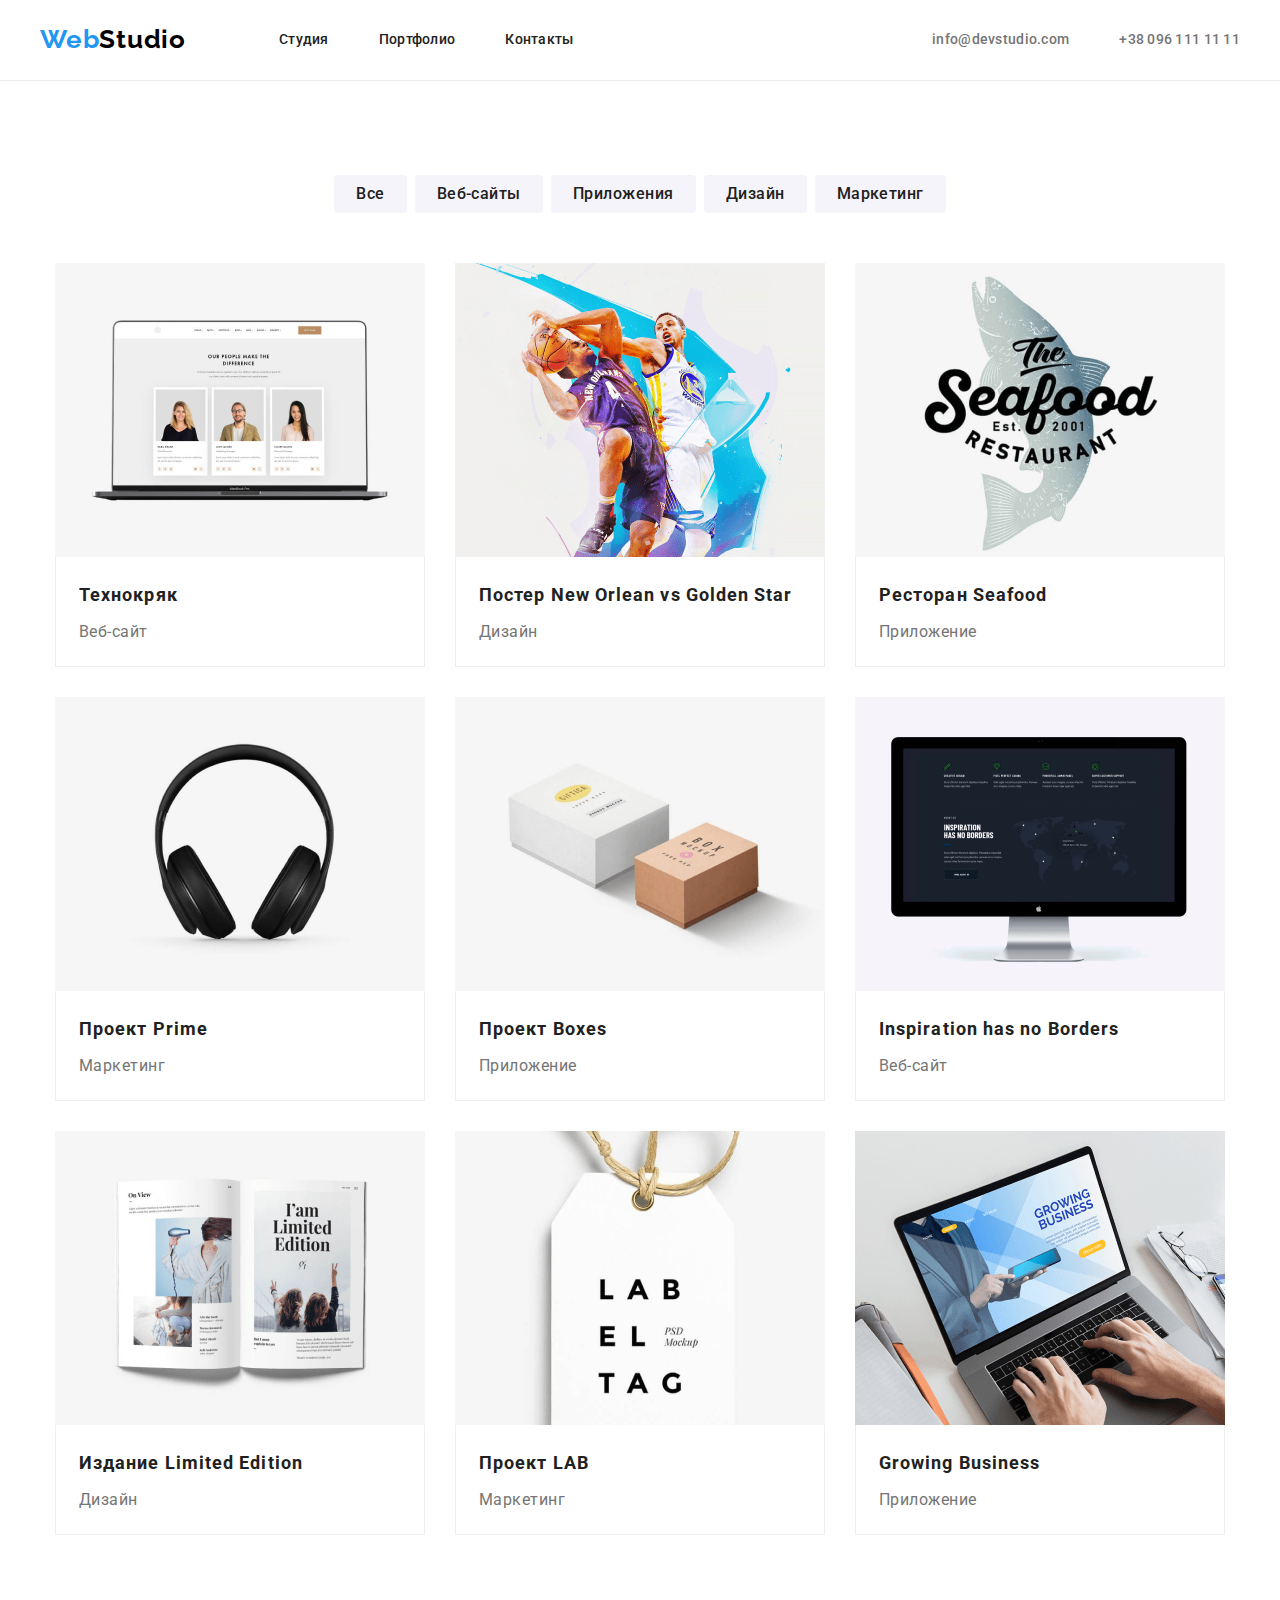
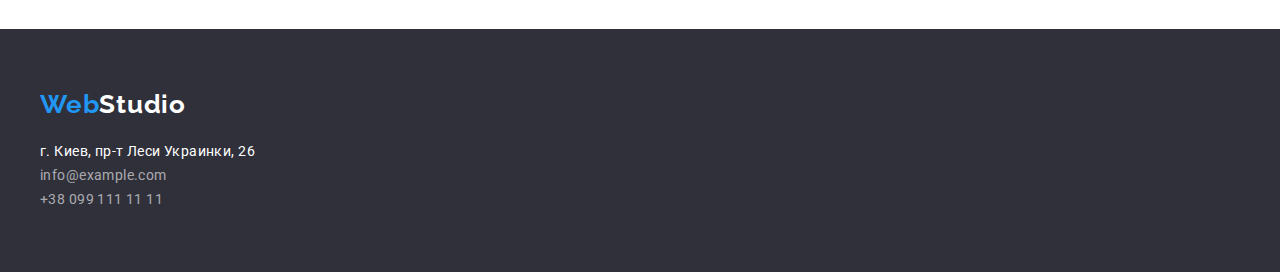
==== portfolio.html @ 3acd3e04 "Добавляет файлы предыдущей работы" ====
<!DOCTYPE html>
<html lang="ru">

<head>
    <meta charset="utf-8" />
    <meta name="description" content="Домашнее задание №2" />
    <title>Портфолио</title>
    <link rel="preconnect" href="https://fonts.googleapis.com">
    <link rel="preconnect" href="https://fonts.gstatic.com" crossorigin>
    <link href="https://fonts.googleapis.com/css2?family=Raleway:wght@700&family=Roboto:wght@400;500;700;900&display=swap"
        rel="stylesheet">
    <link rel="stylesheet" href="https://cdnjs.cloudflare.com/ajax/libs/modern-normalize/1.1.0/modern-normalize.min.css">
    <link rel="stylesheet" href="./css/styles.css">
    </head>
    
    <!-- ТЕЛО ДОКУМЕНТА -->
    
    <body>
        <!-- ВЕРХУШКА ДОКУМЕНТА -->
    <header class="page-header">
        <!-- Навигационные ссылки -->
        <div class="container flexing-items">
            <nav class="header-navigation-container">
                <a class="logo-header" href="#" lang="en">Web<span>Studio</span></a>
                <ul class="header-links-list">
                    <li><a class="header-links" href="./index.html">Студия</a></li>
                    <li><a class="header-links" href="./portfolio.html">Портфолио</a></li>
                    <li><a class="header-links" href="№">Контакты</a></li>
                </ul>
            </nav>
    
            <!-- Контакты в Хедере -->
            <ul class="header-kontakts-list">
                <li><a class="header-kontakts" href="#">info@devstudio.com</a></li>
                <li><a class="header-kontakts" href="#">+38 096 111 11 11</a></li>
            </ul>
        </div>
    </header>

    <!-- СРЕДИННАЯ ЧАСТЬ ДОКУМЕНТА -->
    <main class="portfolio">

        <!-- Фильтр-Кнопки -->
        <section class="section">
            <div class="container">
                <h4 class="invisible-heading">фильтр-кнопки</h4>
                <ul class="filter-buttons-list">
                    <li class="filter-buttons-items"><button class="filter-buttons" type="button">Все</button></li>
                    <li class="filter-buttons-items"><button class="filter-buttons" type="button">Веб-сайты</button></li>
                    <li class="filter-buttons-items"><button class="filter-buttons" type="button">Приложения</button></li>
                    <li class="filter-buttons-items"><button class="filter-buttons" type="button">Дизайн</button></li>
                    <li class="filter-buttons-items"><button class="filter-buttons" type="button">Маркетинг</button></li>
                </ul>
            </div>

            <!-- Изображения Портфолио -->
            <div class="portfolio-list-container">
                <ul class="portfolio-list">
                    <li class="portfolio-items">
                        <a href="#">
                            <img src="./images/portf-01.jpg" alt="Технокряк" width="370">
                            <h3>Технокряк</h3>
                            <p>Веб-сайт</p>
                        </a>
                    </li>

                    <li class="portfolio-items">
                        <a href="#">
                            <img src="./images/portf-02.jpg" alt="Постер New Orlean vs Golden Star" width="370">
                            <h3>Постер New Orlean vs Golden Star</h3>
                            <p>Дизайн</p>
                        </a>
                    </li>

                    <li class="portfolio-items">
                        <a href="#">
                            <img src="./images/portf-03.jpg" alt="Ресторан Seafood" width="370">
                            <h3>Ресторан Seafood</h3>
                            <p>Приложение</p>
                        </a>
                    </li>

                    <li class="portfolio-items">
                        <a href="#">
                            <img src="./images/portf-04.jpg" alt="Проект Prime" width="370">
                            <h3>Проект Prime</h3>
                            <p>Маркетинг</p>
                        </a>
                    </li>

                    <li class="portfolio-items">
                        <a href="#">
                            <img src="./images/portf-05.jpg" alt="Проект Boxes" width="370">
                            <h3>Проект Boxes</h3>
                            <p>Приложение</p>
                        </a>
                    </li>

                    <li class="portfolio-items">
                        <a href="#">
                            <img src="./images/portf-06.jpg" alt="Inspiration has no Borders" width="370">
                            <h3>Inspiration has no Borders</h3>
                            <p>Веб-сайт</p>
                        </a>
                    </li>

                    <li class="portfolio-items">
                        <a href="#">
                            <img src="./images/portf-07.jpg" alt="Издание Limited Edition" width="370">
                            <h3>Издание Limited Edition</h3>
                            <p>Дизайн</p>
                        </a>
                    </li>

                    <li class="portfolio-items">
                        <a href="#">
                            <img src="./images/portf-08.jpg" alt="Проект LAB" width="370">
                            <h3>Проект LAB</h3>
                            <p>Маркетинг</p>
                        </a>
                    </li>

                    <li class="portfolio-items">
                        <a href="#">
                            <img src="./images/portf-09.jpg" alt="Growing Business" width="370">
                            <h3>Growing Business</h3>
                            <p>Приложение</p>
                        </a>
                    </li>
                </ul>
            </div>
        </section>

    </main>

    <!-- НИЗУШКА ДОКУМЕНТА -->
    <footer class="page-footer">
        <div class="container">
            <a class="logo-footer" href="#" lang="en">Web<span>Studio</span></a>
            <!-- Контакты в Футере -->
            <address>
                <ul class="page-footer-list">
                    <li><a class="footer-location" href="#">г. Киев, пр-т Леси Украинки, 26</a></li>
                    <li><a class="footer-kontakts" href="#">info@example.com</a></li>
                    <li><a class="footer-kontakts" href="#">+38 099 111 11 11</a></li>
                </ul>
            </address>
        </div>
    </footer>
</body>

</html>
---- css/styles.css ----
body {
  background-color: var(--bg-color-main);
  font-family: "Roboto", sans-serif;
  color: var(--text-color-second);
  margin: 0px;
}

img {
  display: block;
  width: 100%;
  height: auto;
}

.container {
  width: 1200px;
  margin-left: auto;
  margin-right: auto;
}

.section {
  padding-top: 94px;
  padding-bottom: 94px;
}

.flexing-items {
  display: flex;
}

:root {
  /* Хроматические Цвета */
  --chromatic-color: #2196f3;
  --chromatic-color-hover: #188ce8;
  /* Цвета логотипов в Хедере и Футере */
  --logo-header: #000000;
  --logo-footer: #ffffff;
  /* Цвета теней и границ */
  --button-shadow: rgba(0%, 0%, 0%, 15%);
  --filter-buttons-shadow: 0px 3px 1px rgba(0, 0, 0, 0.1),
    0px 1px 2px rgba(0, 0, 0, 0.08), 0px 2px 2px rgba(0, 0, 0, 0.12);
  --header-border-color: #ececec;
  --portfolio-border-color: #eeeeee;
  /* Цвета ФОНОВ и ТЕКСТА */
  --invisible-heading: rgba(0%, 0%, 0%, 0%);
  --heading-color: #212121;
  --footer-kontakts-color: rgba(100%, 100%, 100%, 60%);
  --bg-color-first: #ffffff;
  --bg-color-second: #f5f4fa;
  --bg-color-third: #2f303a;
  --bg-color-main: #e5e5e5;
  --text-color-first: #212121;
  --text-color-second: #757575;
  --text-color-third: #ffffff;
}

/* Устранение лишнего */

a {
  font-family: "Roboto", sans-serif;
  text-decoration: none;
}

li {
  list-style-type: none;
}

ul {
  margin: 0px;
  padding-left: 0px;
}

.invisible-heading {
  display: none;
  color: var(--invisible-heading);
  font-size: 0px;
}

/* ХЕДЕР */

.page-header {
  display: flex;
  align-items: center;
  background-color: var(--bg-color-first);
  padding: 24px 0px 25px;
  border-bottom: 1px solid var(--header-border-color);
}

.header-navigation-container {
  display: flex;
  align-items: center;
  padding: 0px 0px;
}

/* логотип (в хедере) */

.logo-header {
  font-family: "Raleway", sans-serif;
  color: var(--chromatic-color);
  font-size: 26px;
  font-weight: 700;
  line-height: 1.19;
  letter-spacing: 0.03em;
}

.logo-header span {
  color: var(--logo-header);
}

/* ссылки (в хедере) */

.header-links-list {
  display: flex;
  align-items: center;
  margin-left: 93px;
}

.header-links-list li {
  margin-right: 50px;
}

.header-links-list li:last-child {
  margin-right: 0px;
}

.header-links {
  color: var(--heading-color);
  font-size: 14px;
  font-weight: 500;
  line-height: 1.14;
  letter-spacing: 0.02em;
}

.header-links:hover,
.header-links:focus {
  color: var(--chromatic-color);
}

.header-kontakts-list {
  display: flex;
  align-items: center;
  margin-left: auto;
}

.header-kontakts-list li {
  margin-right: 50px;
}

.header-kontakts-list li:last-child {
  margin-right: 0px;
}

.header-kontakts {
  color: var(--text-color-second);
  font-size: 14px;
  font-weight: 500;
  line-height: 1.14;
  letter-spacing: 0.02em;
}

.header-kontakts:hover,
.header-kontakts:focus {
  color: var(--chromatic-color);
}

/* ФУТЕР */

.page-footer {
  display: flex;
  background-color: var(--bg-color-third);
  align-items: center;
  padding: 60px 0px;
}

.page-footer-list {
  margin-top: 20px;
}

/* логотип (в футере) */

.logo-footer {
  font-family: "Raleway", sans-serif;
  color: var(--chromatic-color);
  font-size: 26px;
  font-weight: 700;
  line-height: 1.19;
  letter-spacing: 0.03em;
}

.logo-footer span {
  color: var(--logo-footer);
}

/* ссылки (в футере) */

.footer-location {
  color: var(--text-color-third);
  font-size: 14px;
  font-weight: 400;
  font-style: normal;
  line-height: 1.71;
  letter-spacing: 0.03em;
}

.footer-kontakts {
  color: var(--footer-kontakts-color);
  font-size: 14px;
  font-weight: 400;
  font-style: normal;
  line-height: 1.71;
  letter-spacing: 0.03em;
}

.footer-kontakts:hover,
.footer-kontakts:focus {
  color: var(--text-color-third);
}

/* ГЛАВНАЯ */

/* Заголовки уровней 1 и 2 */

.heading-one {
  color: var(--text-color-third);
  font-size: 44px;
  font-weight: 900;
  line-height: 1.36;
  letter-spacing: 0.06em;
  text-transform: uppercase;
  text-align: center;
  margin-top: 0px;
  margin-bottom: 30px;
}

.heading-two {
  color: var(--heading-color);
  font-weight: 700;
  font-size: 36px;
  line-height: 1.17;
  letter-spacing: 0.03em;
  text-align: center;
  margin-top: 0px;
  margin-bottom: 50px;
}

/* Секция "Заказать услугу" */

.order-service-section {
  background-color: var(--bg-color-third);
  padding-top: 200px;
  padding-bottom: 200px;
  text-align: center;
}

.order-service-button {
  background-color: var(--chromatic-color);
  width: 200px;
  height: 50px;
  box-shadow: 0px 4px 4px var(--button-shadow);
  border-radius: 4px;
  border: none;
  color: var(--text-color-third);
  font-style: normal;
  font-weight: 700;
  font-size: 16px;
  line-height: 1.87;
  text-align: center;
  letter-spacing: 0.06em;
  cursor: pointer;
}

.order-service-button:hover,
.order-service-button:focus {
  background-color: var(--chromatic-color-hover);
}

/* Секция "ЧЕМ МЫ ЗАНИМАЕМСЯ" */

.what-we-do {
  background-color: var(--bg-color-first);
}

/* положительные характеристики */

.characteristics {
  display: flex;
  justify-content: center;
  padding-bottom: 94px;
}

.characteristics li {
  width: 270px;
  margin-right: 30px;
}

.characteristics li:last-child {
  margin-right: 0px;
}

.characteristics h3 {
  color: var(--heading-color);
  font-size: 14px;
  font-weight: 700;
  line-height: 1.14;
  letter-spacing: 0.03em;
  text-transform: uppercase;
  margin: 0px;
}

.characteristics p {
  font-size: 14px;
  line-height: 1.71;
  letter-spacing: 0.03em;
}

/* "чем мы занимаемся" */

.what-we-do-list {
  display: flex;
  justify-content: center;
}

.what-we-do-list li {
  justify-content: center;
  margin-right: 30px;
}

.what-we-do-list li:last-child {
  margin-right: 0px;
}

/* Секция "Наша Команда" */

.our-team {
  background-color: var(--bg-color-second);
  letter-spacing: 0.03em;
}

.our-team ul {
  display: flex;
  justify-content: center;
}

.our-team li {
  background-color: var(--bg-color-first);
  box-shadow: 0px 1px 3px rgba(0, 0, 0, 0.12), 0px 1px 1px rgba(0, 0, 0, 0.14),
    0px 2px 1px rgba(0, 0, 0, 0.2);
  border-radius: 0px 0px 4px 4px;
  margin-right: 30px;
}

.our-team li:last-child {
  margin-right: 0px;
}

.our-team h3 {
  color: var(--heading-color);
  font-weight: 500;
  font-size: 16px;
  line-height: 1.19;
  text-align: center;
  margin: 30px 0px 10px 0px;
}

.our-team p {
  font-size: 16px;
  line-height: 1.19;
  text-align: center;
  margin: 0px 0px 30px 0px;
}

/* ПОРТФОЛИО */

.portfolio {
  background-color: var(--bg-color-first);
}

/* Фильтр-Кнопки страницы "Портфолио" */

.filter-buttons-list {
  display: flex;
  padding-bottom: 50px;
  justify-content: center;
}

.filter-buttons-items {
  margin-right: 8px;
}

.filter-buttons-items:last-child {
  margin-right: 0px;
}

.filter-buttons {
  background-color: var(--bg-color-second);
  font-family: "Roboto", sans-serif;
  color: var(--text-color-first);
  font-weight: 500;
  font-size: 16px;
  line-height: 1.62;
  letter-spacing: 0.03em;
  font-style: normal;
  text-align: center;
  padding: 6px 22px;
  border-radius: 4px;
  border: none;
  cursor: pointer;
}

.filter-buttons:hover,
.filter-buttons:focus {
  background-color: var(--chromatic-color);
  box-shadow: var(--filter-buttons-shadow);
  color: var(--text-color-third);
}

/* Элементы страницы "Портфолио" */

.portfolio-list-container {
  width: 1170px;
  margin-left: auto;
  margin-right: auto;
}

.portfolio-list {
  display: flex;
  flex-wrap: wrap;
  margin-right: -30px;
}

.portfolio-items {
  display: flex;
  background-color: var(--bg-color-first);
  flex-basis: calc((100% - 60px) / 3);
  max-width: 370px;
  height: 404px;
  margin-bottom: 30px;
  margin-right: 30px;
  text-align: left;
  /* параметры border */
  box-shadow: inset 0px 0px 0px 1px var(--portfolio-border-color);
}

.portfolio-items:nth-child(3n + 3) {
  margin-right: 0px;
}

.portfolio-items:nth-last-child(-n + 3) {
  margin-bottom: 0px;
}

.portfolio-items h3 {
  display: flex;
  color: var(--text-color-first);
  font-weight: 700;
  font-size: 18px;
  line-height: 2;
  letter-spacing: 0.06em;
  margin: 20px 0px 4px 24px;
}

.portfolio-items p {
  color: var(--text-color-second);
  font-size: 16px;
  line-height: 1.87;
  letter-spacing: 0.03em;
  margin: 0px 0px 20px 24px;
}
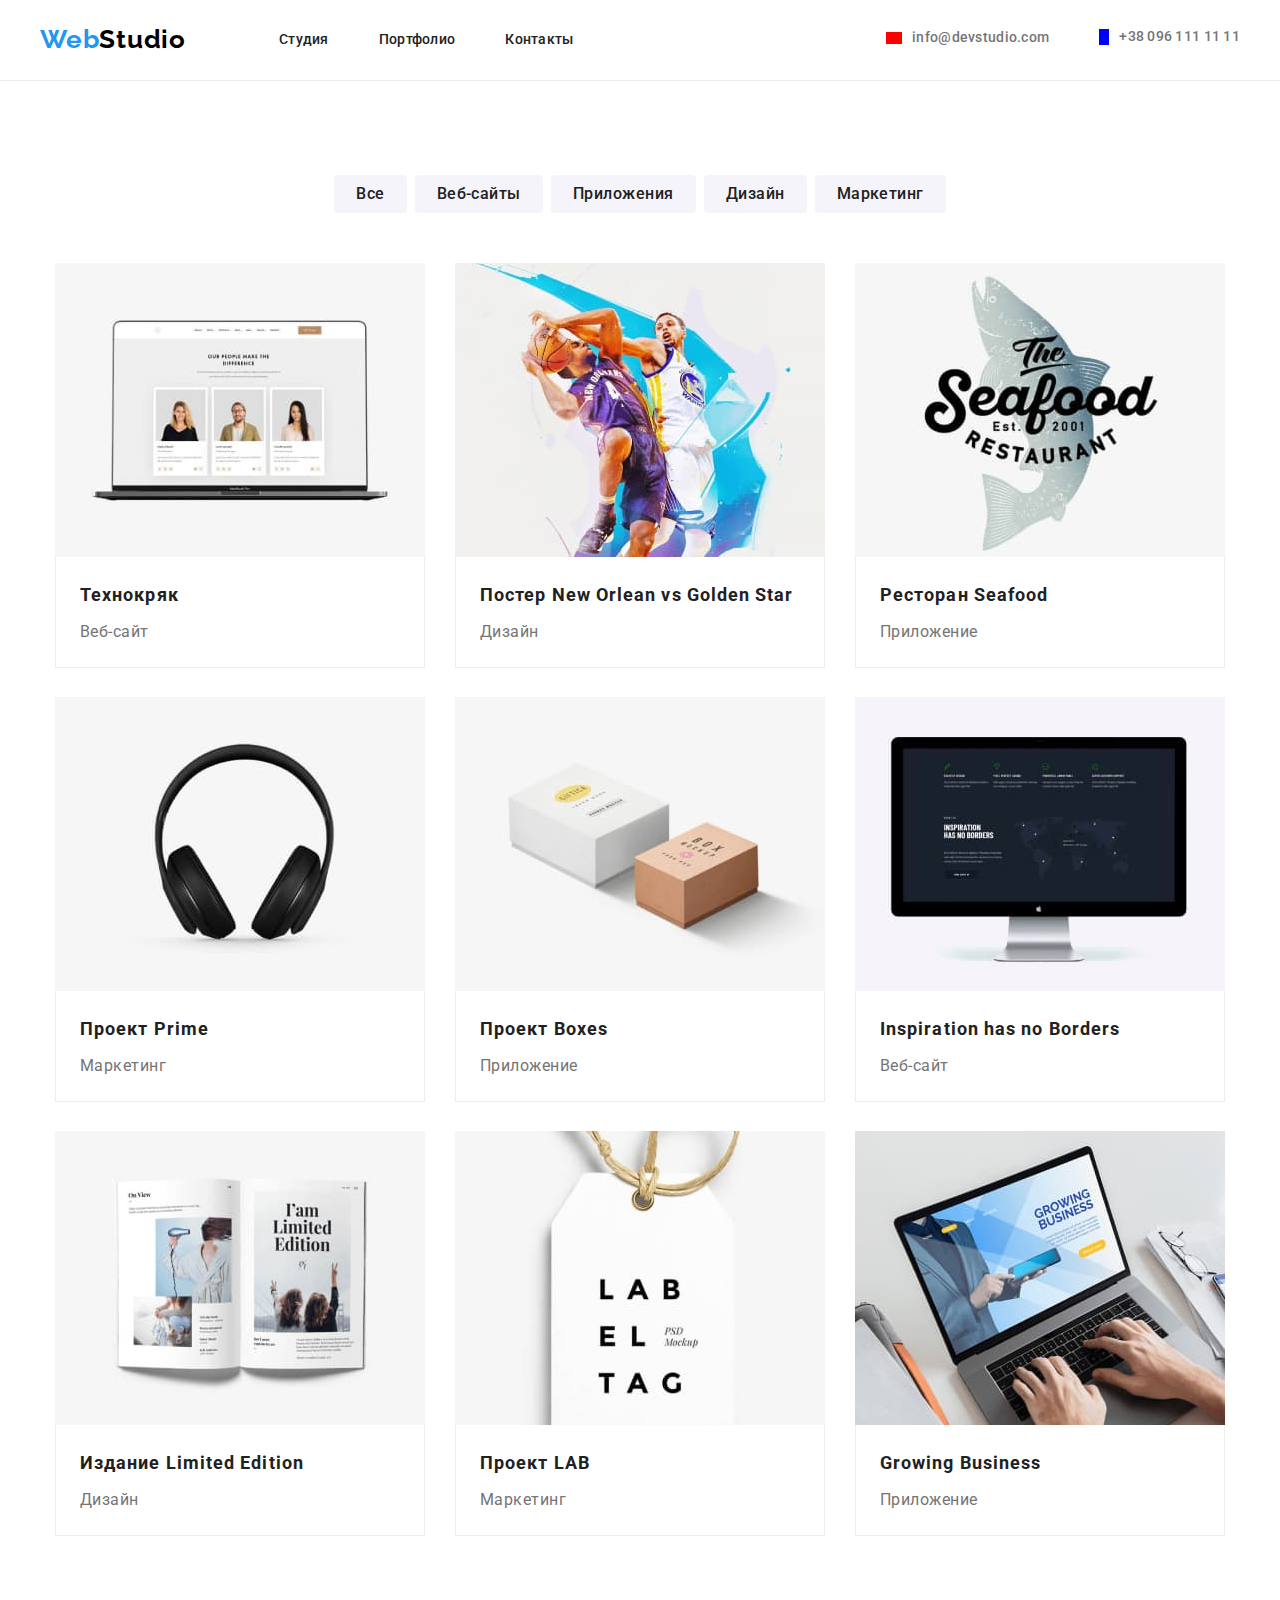
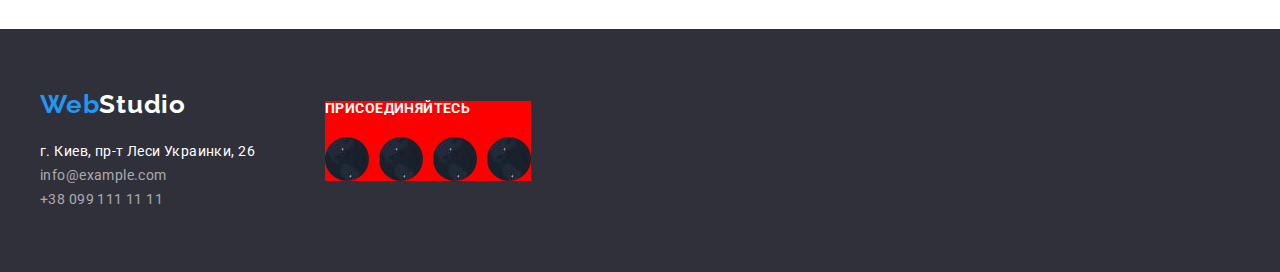
==== commit c7d753a2: "Добавляет пустышки для файлов .svg" ====
--- a/portfolio.html
+++ b/portfolio.html
@@ -7,16 +7,18 @@
     <title>Портфолио</title>
     <link rel="preconnect" href="https://fonts.googleapis.com">
     <link rel="preconnect" href="https://fonts.gstatic.com" crossorigin>
-    <link href="https://fonts.googleapis.com/css2?family=Raleway:wght@700&family=Roboto:wght@400;500;700;900&display=swap"
+    <link
+        href="https://fonts.googleapis.com/css2?family=Raleway:wght@700&family=Roboto:wght@400;500;700;900&display=swap"
         rel="stylesheet">
-    <link rel="stylesheet" href="https://cdnjs.cloudflare.com/ajax/libs/modern-normalize/1.1.0/modern-normalize.min.css">
+    <link rel="stylesheet"
+        href="https://cdnjs.cloudflare.com/ajax/libs/modern-normalize/1.1.0/modern-normalize.min.css">
     <link rel="stylesheet" href="./css/styles.css">
-    </head>
-    
-    <!-- ТЕЛО ДОКУМЕНТА -->
-    
-    <body>
-        <!-- ВЕРХУШКА ДОКУМЕНТА -->
+</head>
+
+<!-- ТЕЛО ДОКУМЕНТА -->
+
+<body>
+    <!-- ВЕРХУШКА ДОКУМЕНТА -->
     <header class="page-header">
         <!-- Навигационные ссылки -->
         <div class="container flexing-items">
@@ -28,11 +30,11 @@
                     <li><a class="header-links" href="№">Контакты</a></li>
                 </ul>
             </nav>
-    
+
             <!-- Контакты в Хедере -->
             <ul class="header-kontakts-list">
-                <li><a class="header-kontakts" href="#">info@devstudio.com</a></li>
-                <li><a class="header-kontakts" href="#">+38 096 111 11 11</a></li>
+                <li><a class="header-kontakts icon-mail" href="#">info@devstudio.com</a></li>
+                <li><a class="header-kontakts icon-phone" href="#">+38 096 111 11 11</a></li>
             </ul>
         </div>
     </header>
@@ -46,10 +48,13 @@
                 <h4 class="invisible-heading">фильтр-кнопки</h4>
                 <ul class="filter-buttons-list">
                     <li class="filter-buttons-items"><button class="filter-buttons" type="button">Все</button></li>
-                    <li class="filter-buttons-items"><button class="filter-buttons" type="button">Веб-сайты</button></li>
-                    <li class="filter-buttons-items"><button class="filter-buttons" type="button">Приложения</button></li>
+                    <li class="filter-buttons-items"><button class="filter-buttons" type="button">Веб-сайты</button>
+                    </li>
+                    <li class="filter-buttons-items"><button class="filter-buttons" type="button">Приложения</button>
+                    </li>
                     <li class="filter-buttons-items"><button class="filter-buttons" type="button">Дизайн</button></li>
-                    <li class="filter-buttons-items"><button class="filter-buttons" type="button">Маркетинг</button></li>
+                    <li class="filter-buttons-items"><button class="filter-buttons" type="button">Маркетинг</button>
+                    </li>
                 </ul>
             </div>
 
@@ -59,72 +64,90 @@
                     <li class="portfolio-items">
                         <a href="#">
                             <img src="./images/portf-01.jpg" alt="Технокряк" width="370">
-                            <h3>Технокряк</h3>
-                            <p>Веб-сайт</p>
+                            <div class="portfolio-items-border">
+                                <h3>Технокряк</h3>
+                                <p>Веб-сайт</p>
+                            </div>
                         </a>
                     </li>
 
                     <li class="portfolio-items">
                         <a href="#">
                             <img src="./images/portf-02.jpg" alt="Постер New Orlean vs Golden Star" width="370">
-                            <h3>Постер New Orlean vs Golden Star</h3>
-                            <p>Дизайн</p>
+                            <div class="portfolio-items-border">
+                                <h3>Постер New Orlean vs Golden Star</h3>
+                                <p>Дизайн</p>
+                            </div>
                         </a>
                     </li>
 
                     <li class="portfolio-items">
                         <a href="#">
                             <img src="./images/portf-03.jpg" alt="Ресторан Seafood" width="370">
-                            <h3>Ресторан Seafood</h3>
-                            <p>Приложение</p>
+                            <div class="portfolio-items-border">
+                                <h3>Ресторан Seafood</h3>
+                                <p>Приложение</p>
+                            </div>
                         </a>
                     </li>
 
                     <li class="portfolio-items">
                         <a href="#">
                             <img src="./images/portf-04.jpg" alt="Проект Prime" width="370">
-                            <h3>Проект Prime</h3>
-                            <p>Маркетинг</p>
+                            <div class="portfolio-items-border">
+                                <h3>Проект Prime</h3>
+                                <p>Маркетинг</p>
+                            </div>
                         </a>
                     </li>
 
                     <li class="portfolio-items">
                         <a href="#">
                             <img src="./images/portf-05.jpg" alt="Проект Boxes" width="370">
-                            <h3>Проект Boxes</h3>
-                            <p>Приложение</p>
+                            <div class="portfolio-items-border">
+                                <h3>Проект Boxes</h3>
+                                <p>Приложение</p>
+                            </div>
                         </a>
                     </li>
 
                     <li class="portfolio-items">
                         <a href="#">
                             <img src="./images/portf-06.jpg" alt="Inspiration has no Borders" width="370">
-                            <h3>Inspiration has no Borders</h3>
-                            <p>Веб-сайт</p>
+                            <div class="portfolio-items-border">
+                                <h3>Inspiration has no Borders</h3>
+                                <p>Веб-сайт</p>
+                            </div>
                         </a>
                     </li>
 
                     <li class="portfolio-items">
                         <a href="#">
                             <img src="./images/portf-07.jpg" alt="Издание Limited Edition" width="370">
-                            <h3>Издание Limited Edition</h3>
-                            <p>Дизайн</p>
+                            <div class="portfolio-items-border">
+                                <h3>Издание Limited Edition</h3>
+                                <p>Дизайн</p>
+                            </div>
                         </a>
                     </li>
 
                     <li class="portfolio-items">
                         <a href="#">
                             <img src="./images/portf-08.jpg" alt="Проект LAB" width="370">
-                            <h3>Проект LAB</h3>
-                            <p>Маркетинг</p>
+                            <div class="portfolio-items-border">
+                                <h3>Проект LAB</h3>
+                                <p>Маркетинг</p>
+                            </div>
                         </a>
                     </li>
 
                     <li class="portfolio-items">
                         <a href="#">
                             <img src="./images/portf-09.jpg" alt="Growing Business" width="370">
-                            <h3>Growing Business</h3>
-                            <p>Приложение</p>
+                            <div class="portfolio-items-border">
+                                <h3>Growing Business</h3>
+                                <p>Приложение</p>
+                            </div>
                         </a>
                     </li>
                 </ul>
@@ -135,16 +158,28 @@
 
     <!-- НИЗУШКА ДОКУМЕНТА -->
     <footer class="page-footer">
-        <div class="container">
-            <a class="logo-footer" href="#" lang="en">Web<span>Studio</span></a>
-            <!-- Контакты в Футере -->
-            <address>
-                <ul class="page-footer-list">
-                    <li><a class="footer-location" href="#">г. Киев, пр-т Леси Украинки, 26</a></li>
-                    <li><a class="footer-kontakts" href="#">info@example.com</a></li>
-                    <li><a class="footer-kontakts" href="#">+38 099 111 11 11</a></li>
+        <div class="page-footer-list container">
+            <div>
+                <a class="logo-footer" href="#" lang="en">Web<span>Studio</span></a>
+                <!-- Контакты в Футере -->
+                <address>
+                    <ul class="footer-address-list">
+                        <li><a class="footer-location" href="#">г. Киев, пр-т Леси Украинки, 26</a></li>
+                        <li><a class="footer-kontakts" href="#">info@example.com</a></li>
+                        <li><a class="footer-kontakts" href="#">+38 099 111 11 11</a></li>
+                    </ul>
+                </address>
+            </div>
+
+            <section class="join">
+                <h3>присоединяйтесь</h3>
+                <ul class="social-network-icons">
+                    <li><a href="#"></a></li>
+                    <li><a href="#"></a></li>
+                    <li><a href="#"></a></li>
+                    <li><a href="#"></a></li>
                 </ul>
-            </address>
+            </section>
         </div>
     </footer>
 </body>
--- a/css/styles.css
+++ b/css/styles.css
@@ -38,7 +38,9 @@
   --filter-buttons-shadow: 0px 3px 1px rgba(0, 0, 0, 0.1),
     0px 1px 2px rgba(0, 0, 0, 0.08), 0px 2px 2px rgba(0, 0, 0, 0.12);
   --header-border-color: #ececec;
+  --regular-customers-icon-border: #afb1b8;
   --portfolio-border-color: #eeeeee;
+  --portfolio-items-shadow: 0px 1px 1px rgba(0, 0, 0, 0.12), 0px 4px 4px rgba(0, 0, 0, 0.06), 1px 4px 6px rgba(0, 0, 0, 0.16);
   /* Цвета ФОНОВ и ТЕКСТА */
   --invisible-heading: rgba(0%, 0%, 0%, 0%);
   --heading-color: #212121;
@@ -46,6 +48,7 @@
   --bg-color-first: #ffffff;
   --bg-color-second: #f5f4fa;
   --bg-color-third: #2f303a;
+  --bg-color-hero: rgba(47, 48, 58, 0.4);
   --bg-color-main: #e5e5e5;
   --text-color-first: #212121;
   --text-color-second: #757575;
@@ -114,6 +117,7 @@
 }
 
 .header-links-list li {
+  align-items: center;
   margin-right: 50px;
 }
 
@@ -135,7 +139,7 @@
 }
 
 .header-kontakts-list {
-  display: flex;
+  display: inline-flex;
   align-items: center;
   margin-left: auto;
 }
@@ -149,6 +153,8 @@
 }
 
 .header-kontakts {
+  display: inline-flex;
+  align-items: center;
   color: var(--text-color-second);
   font-size: 14px;
   font-weight: 500;
@@ -161,6 +167,24 @@
   color: var(--chromatic-color);
 }
 
+.icon-mail::before {
+  display: block;
+  content: "";
+  min-width: 16px;
+  min-height: 12px;
+  margin-right: 10px;
+  background-color: red;
+}
+
+.icon-phone::before {
+  display: block;
+  content: "";
+  min-width: 10px;
+  min-height: 16px;
+  margin-right: 10px;
+  background-color: blue;
+}
+
 /* ФУТЕР */
 
 .page-footer {
@@ -171,6 +195,11 @@
 }
 
 .page-footer-list {
+  display: flex;
+  align-items: baseline;
+}
+
+.footer-address-list {
   margin-top: 20px;
 }
 
@@ -213,6 +242,27 @@
 .footer-kontakts:focus {
   color: var(--text-color-third);
 }
+
+/* социальные сети в футере */
+
+.join {
+  display: inline;
+  background-color: red;
+  margin-left: 70px;
+}
+
+.join h3 {
+  color: var(--text-color-third);
+  font-family: Roboto;
+  font-style: normal;
+  font-weight: 700;
+  font-size: 14px;
+  line-height: 1.14;
+  letter-spacing: 0.03em;
+  text-transform: uppercase;
+  margin: 0px 0px 20px 0px;
+}
+
 
 /* ГЛАВНАЯ */
 
@@ -241,9 +291,18 @@
   margin-bottom: 50px;
 }
 
-/* Секция "Заказать услугу" */
-
-.order-service-section {
+/* Секция "Героя" */
+
+.hero-section {
+  background-image: linear-gradient(
+    to right,
+    var(--bg-color-hero),
+    var(--bg-color-hero)
+    ),
+    url("../images/bg-hero.jpg");
+  background-position: center;
+  background-size: cover;
+  background-repeat: no-repeat;
   background-color: var(--bg-color-third);
   padding-top: 200px;
   padding-bottom: 200px;
@@ -280,6 +339,34 @@
 
 /* положительные характеристики */
 
+.characteristics-icon::before {
+  content: "";
+  display: block;
+  background-color: var(--bg-color-second);
+  height: 120px;
+  margin-bottom: 30px;
+  padding: 25px 0px;
+  background-size: contain;
+  background-repeat: no-repeat;
+  background-position: center;
+}
+
+.characteristics-icon:nth-child(1)::before {
+  background-image: url("../images/portf-01.jpg");
+}
+
+.characteristics-icon:nth-child(2)::before {
+  background-image: url("../images/portf-02.jpg");
+}
+
+.characteristics-icon:nth-child(3)::before {
+  background-image: url("../images/portf-03.jpg");
+}
+
+.characteristics-icon:nth-child(4)::before {
+  background-image: url("../images/portf-04.jpg");
+}
+
 .characteristics {
   display: flex;
   justify-content: center;
@@ -334,20 +421,21 @@
   letter-spacing: 0.03em;
 }
 
-.our-team ul {
-  display: flex;
-  justify-content: center;
-}
-
-.our-team li {
+.our-team-list {
+  display: flex;
+  justify-content: center;
+}
+
+.our-team-items {
   background-color: var(--bg-color-first);
   box-shadow: 0px 1px 3px rgba(0, 0, 0, 0.12), 0px 1px 1px rgba(0, 0, 0, 0.14),
     0px 2px 1px rgba(0, 0, 0, 0.2);
   border-radius: 0px 0px 4px 4px;
   margin-right: 30px;
-}
-
-.our-team li:last-child {
+  padding-bottom: 30px;
+}
+
+.our-team-items:last-child {
   margin-right: 0px;
 }
 
@@ -364,8 +452,189 @@
   font-size: 16px;
   line-height: 1.19;
   text-align: center;
-  margin: 0px 0px 30px 0px;
-}
+}
+
+/* Иконки Социальных Сетей */
+
+.social-network-icons {
+  display: flex;
+  justify-content: center;
+}
+
+.social-network-icons li {
+  display: inline-block;
+  justify-content: center;
+  min-width: 44px;
+  min-height: 44px;
+  border-radius: 50%;
+  margin-right: 10px;
+  background-position: center;
+  cursor: pointer;
+}
+
+.social-network-icons li:last-child {
+  margin-right: 0px;
+}
+
+.social-network-icons li:nth-child(1) {
+  background-image: url("../images/portf-03.jpg");
+}
+
+.social-network-icons li:nth-child(2) {
+  background-image: url("../images/portf-03.jpg");
+}
+
+.social-network-icons li:nth-child(3) {
+  background-image: url("../images/portf-03.jpg");
+}
+
+.social-network-icons li:nth-child(4) {
+  background-image: url("../images/portf-03.jpg");
+}
+
+.social-network-icons li:nth-child(1):hover,
+.social-network-icons li:nth-child(1):focus {
+  background-image: url("../images/portf-02.jpg");
+}
+
+.social-network-icons li:nth-child(2):hover,
+.social-network-icons li:nth-child(2):focus {
+  background-image: url("../images/portf-02.jpg");
+}
+
+.social-network-icons li:nth-child(3):hover,
+.social-network-icons li:nth-child(3):focus {
+  background-image: url("../images/portf-02.jpg");
+}
+
+.social-network-icons li:nth-child(4):hover,
+.social-network-icons li:nth-child(4):focus {
+  background-image: url("../images/portf-02.jpg");
+}
+
+/* Иконки соц.сетей для Футера */
+
+footer .social-network-icons li:nth-child(1) {
+  background-image: url("../images/portf-06.jpg");
+}
+
+footer .social-network-icons li:nth-child(2) {
+  background-image: url("../images/portf-06.jpg");
+}
+
+footer .social-network-icons li:nth-child(3) {
+  background-image: url("../images/portf-06.jpg");
+}
+
+footer .social-network-icons li:nth-child(4) {
+  background-image: url("../images/portf-06.jpg");
+}
+
+footer .social-network-icons li:nth-child(1):hover,
+footer .social-network-icons li:nth-child(1):focus {
+  background-image: url("../images/portf-05.jpg");
+}
+
+footer .social-network-icons li:nth-child(2):hover,
+footer .social-network-icons li:nth-child(2):focus {
+  background-image: url("../images/portf-05.jpg");
+}
+
+footer .social-network-icons li:nth-child(3):hover,
+footer .social-network-icons li:nth-child(3):focus {
+  background-image: url("../images/portf-05.jpg");
+}
+
+footer .social-network-icons li:nth-child(4):hover,
+footer .social-network-icons li:nth-child(4):focus {
+  background-image: url("../images/portf-05.jpg");
+}
+
+/* Секция "Постоянные Клиенты" */
+
+.regular-customers {
+  background-color: var(--bg-color-first);
+}
+
+.regular-customers ul {
+  display: flex;
+  justify-content: center;
+  margin: 0px;
+}
+
+.regular-customers li {
+  display: inline-block;
+  justify-content: center;
+  width: 170px;
+  height: 92px;
+  margin-right: 30px;
+  border: 1px solid var(--regular-customers-icon-border);
+  box-sizing: border-box;
+  border-radius: 4px;
+  background-position: center;
+  background-color: rgb(241, 255, 238);
+  cursor: pointer;
+}
+
+.regular-customers li:last-child {
+  margin-right: 0px;
+}
+
+.regular-customers li:nth-child(1) {
+  background-image: url("../images/portf-01.jpg");
+}
+
+.regular-customers li:nth-child(2) {
+  background-image: url("../images/portf-01.jpg");
+}
+
+.regular-customers li:nth-child(3) {
+  background-image: url("../images/portf-01.jpg");
+}
+
+.regular-customers li:nth-child(4) {
+  background-image: url("../images/portf-01.jpg");
+}
+
+.regular-customers li:nth-child(5) {
+  background-image: url("../images/portf-01.jpg");
+}
+
+.regular-customers li:nth-child(6) {
+  background-image: url("../images/portf-01.jpg");
+}
+
+.regular-customers li:nth-child(1):hover,
+.regular-customers li:nth-child(1):focus {
+  background-image: url("../images/portf-02.jpg");
+}
+
+.regular-customers li:nth-child(2):hover,
+.regular-customers li:nth-child(2):focus {
+  background-image: url("../images/portf-02.jpg");
+}
+
+.regular-customers li:nth-child(3):hover,
+.regular-customers li:nth-child(3):focus {
+  background-image: url("../images/portf-02.jpg");
+}
+
+.regular-customers li:nth-child(4):hover,
+.regular-customers li:nth-child(4):focus {
+  background-image: url("../images/portf-02.jpg");
+}
+
+.regular-customers li:nth-child(5):hover,
+.regular-customers li:nth-child(5):focus {
+  background-image: url("../images/portf-02.jpg");
+}
+
+.regular-customers li:nth-child(6):hover,
+.regular-customers li:nth-child(6):focus {
+  background-image: url("../images/portf-02.jpg");
+}
+
+
 
 /* ПОРТФОЛИО */
 
@@ -435,8 +704,18 @@
   margin-bottom: 30px;
   margin-right: 30px;
   text-align: left;
-  /* параметры border */
-  box-shadow: inset 0px 0px 0px 1px var(--portfolio-border-color);
+}
+
+.portfolio-items-border {
+  box-sizing: border-box;
+  padding: 20px 0px 20px 24px;
+  border: 1px solid var(--portfolio-border-color);
+  border-top: 0px;
+}
+
+.portfolio-items:hover,
+.portfolio-items:focus {
+  box-shadow: var(--portfolio-items-shadow);
 }
 
 .portfolio-items:nth-child(3n + 3) {
@@ -454,7 +733,7 @@
   font-size: 18px;
   line-height: 2;
   letter-spacing: 0.06em;
-  margin: 20px 0px 4px 24px;
+  margin: 0px 0px 4px 0px;
 }
 
 .portfolio-items p {
@@ -462,5 +741,5 @@
   font-size: 16px;
   line-height: 1.87;
   letter-spacing: 0.03em;
-  margin: 0px 0px 20px 24px;
-}
+  margin: 0px;
+}
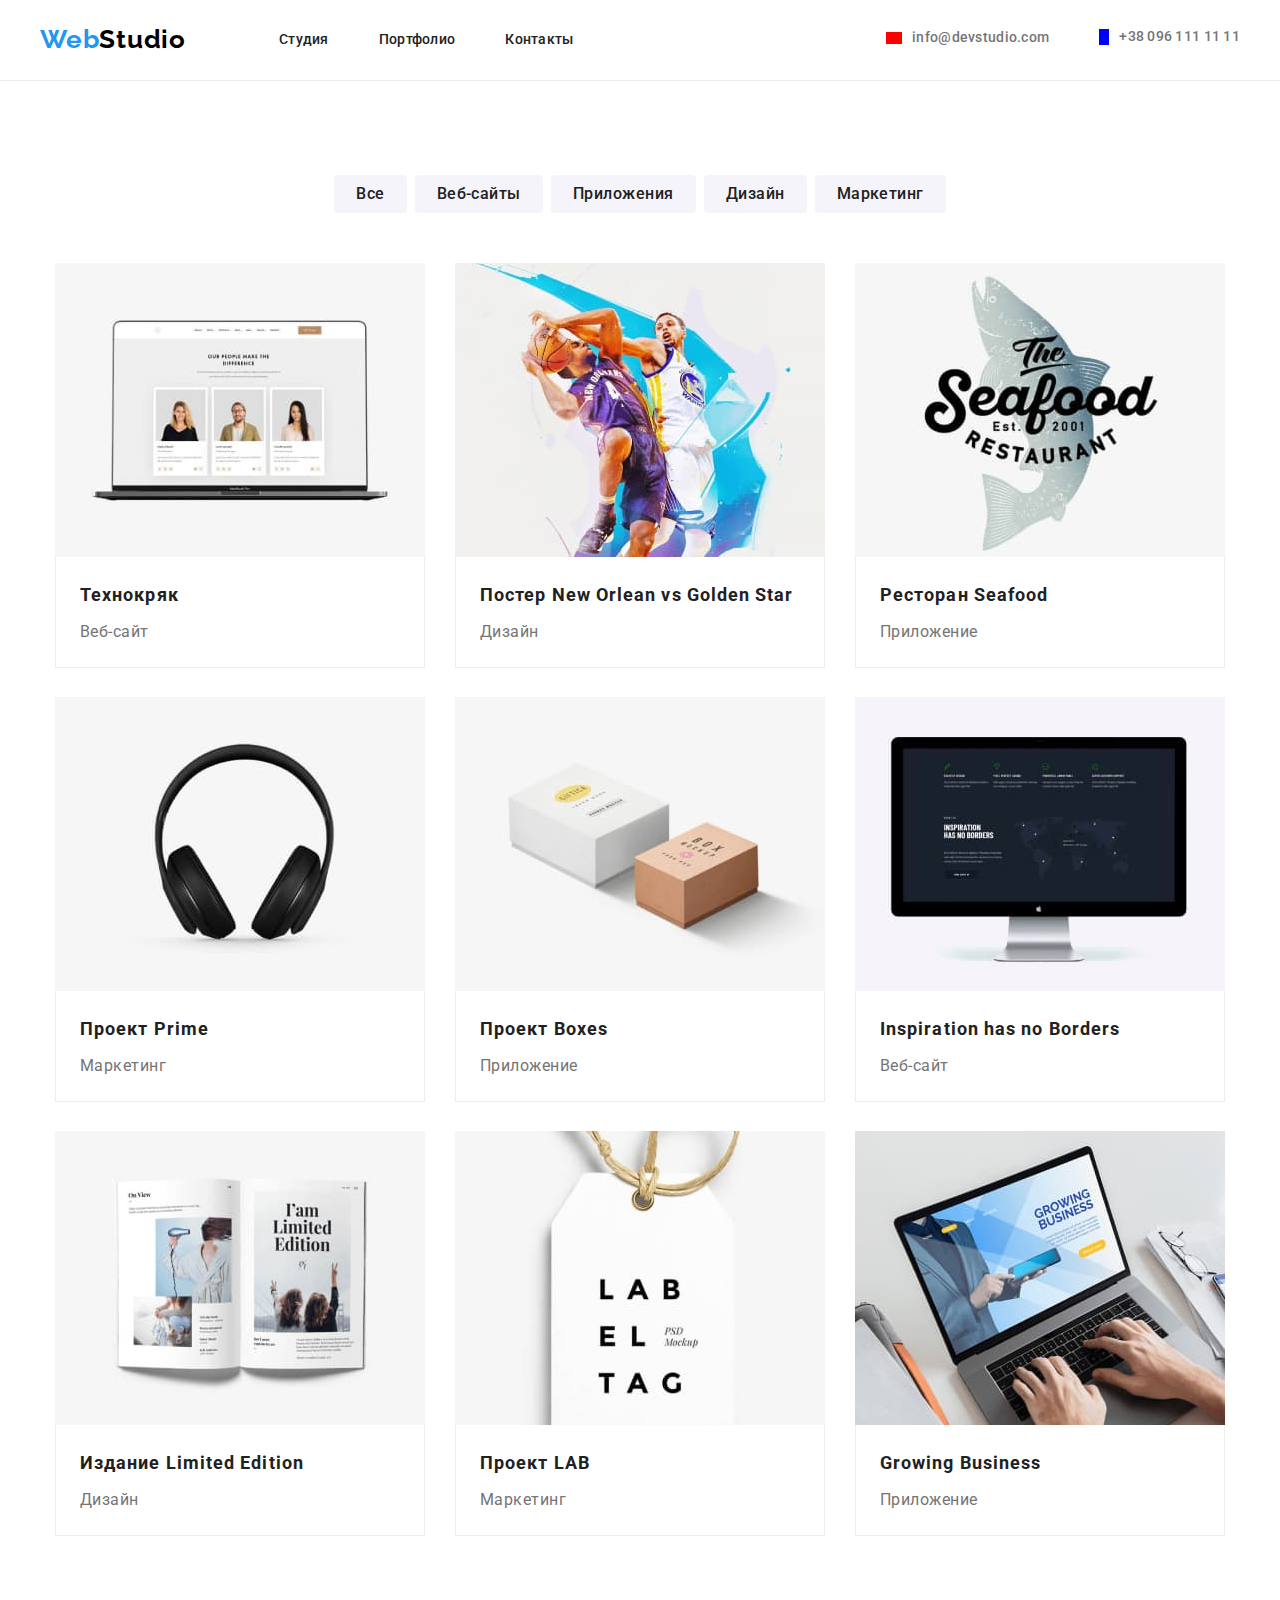
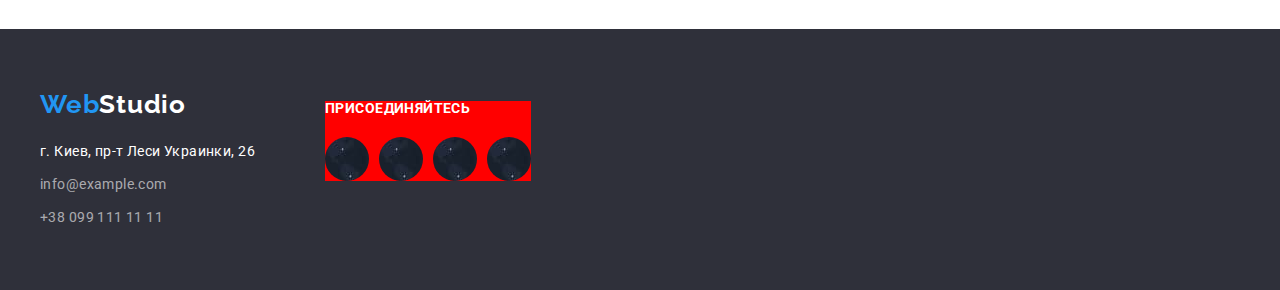
==== commit 0856208a: "Исправляет ошибки и неточности" ====
--- a/portfolio.html
+++ b/portfolio.html
@@ -48,13 +48,10 @@
                 <h4 class="invisible-heading">фильтр-кнопки</h4>
                 <ul class="filter-buttons-list">
                     <li class="filter-buttons-items"><button class="filter-buttons" type="button">Все</button></li>
-                    <li class="filter-buttons-items"><button class="filter-buttons" type="button">Веб-сайты</button>
-                    </li>
-                    <li class="filter-buttons-items"><button class="filter-buttons" type="button">Приложения</button>
-                    </li>
+                    <li class="filter-buttons-items"><button class="filter-buttons" type="button">Веб-сайты</button></li>
+                    <li class="filter-buttons-items"><button class="filter-buttons" type="button">Приложения</button></li>
                     <li class="filter-buttons-items"><button class="filter-buttons" type="button">Дизайн</button></li>
-                    <li class="filter-buttons-items"><button class="filter-buttons" type="button">Маркетинг</button>
-                    </li>
+                    <li class="filter-buttons-items"><button class="filter-buttons" type="button">Маркетинг</button></li>
                 </ul>
             </div>
 
--- a/css/styles.css
+++ b/css/styles.css
@@ -40,7 +40,8 @@
   --header-border-color: #ececec;
   --regular-customers-icon-border: #afb1b8;
   --portfolio-border-color: #eeeeee;
-  --portfolio-items-shadow: 0px 1px 1px rgba(0, 0, 0, 0.12), 0px 4px 4px rgba(0, 0, 0, 0.06), 1px 4px 6px rgba(0, 0, 0, 0.16);
+  --portfolio-items-shadow: 0px 1px 1px rgba(0, 0, 0, 0.12),
+    0px 4px 4px rgba(0, 0, 0, 0.06), 1px 4px 6px rgba(0, 0, 0, 0.16);
   /* Цвета ФОНОВ и ТЕКСТА */
   --invisible-heading: rgba(0%, 0%, 0%, 0%);
   --heading-color: #212121;
@@ -203,6 +204,14 @@
   margin-top: 20px;
 }
 
+.footer-address-list li {
+  margin-bottom: 9px;
+}
+
+.footer-address-list li:last-child {
+  margin-bottom: 0px;
+}
+
 /* логотип (в футере) */
 
 .logo-footer {
@@ -262,7 +271,6 @@
   text-transform: uppercase;
   margin: 0px 0px 20px 0px;
 }
-
 
 /* ГЛАВНАЯ */
 
@@ -295,9 +303,9 @@
 
 .hero-section {
   background-image: linear-gradient(
-    to right,
-    var(--bg-color-hero),
-    var(--bg-color-hero)
+      to right,
+      var(--bg-color-hero),
+      var(--bg-color-hero)
     ),
     url("../images/bg-hero.jpg");
   background-position: center;
@@ -331,13 +339,45 @@
   background-color: var(--chromatic-color-hover);
 }
 
-/* Секция "ЧЕМ МЫ ЗАНИМАЕМСЯ" */
-
-.what-we-do {
+/* Секция Положительных Характеристик */
+
+.characteristics {
   background-color: var(--bg-color-first);
 }
 
-/* положительные характеристики */
+.characteristics.section {
+  padding-bottom: 0px;
+}
+
+.characteristics-list {
+  display: flex;
+  justify-content: center;
+}
+
+.characteristics-list li {
+  width: 270px;
+  margin-right: 30px;
+}
+
+.characteristics-list li:last-child {
+  margin-right: 0px;
+}
+
+.characteristics-list h3 {
+  color: var(--heading-color);
+  font-size: 14px;
+  font-weight: 700;
+  line-height: 1.14;
+  letter-spacing: 0.03em;
+  text-transform: uppercase;
+  margin: 0px;
+}
+
+.characteristics-list p {
+  font-size: 14px;
+  line-height: 1.71;
+  letter-spacing: 0.03em;
+}
 
 .characteristics-icon::before {
   content: "";
@@ -367,38 +407,11 @@
   background-image: url("../images/portf-04.jpg");
 }
 
-.characteristics {
-  display: flex;
-  justify-content: center;
-  padding-bottom: 94px;
-}
-
-.characteristics li {
-  width: 270px;
-  margin-right: 30px;
-}
-
-.characteristics li:last-child {
-  margin-right: 0px;
-}
-
-.characteristics h3 {
-  color: var(--heading-color);
-  font-size: 14px;
-  font-weight: 700;
-  line-height: 1.14;
-  letter-spacing: 0.03em;
-  text-transform: uppercase;
-  margin: 0px;
-}
-
-.characteristics p {
-  font-size: 14px;
-  line-height: 1.71;
-  letter-spacing: 0.03em;
-}
-
-/* "чем мы занимаемся" */
+/* Секция "ЧЕМ МЫ ЗАНИМАЕМСЯ" */
+
+.what-we-do {
+  background-color: var(--bg-color-first);
+}
 
 .what-we-do-list {
   display: flex;
@@ -634,8 +647,6 @@
   background-image: url("../images/portf-02.jpg");
 }
 
-
-
 /* ПОРТФОЛИО */
 
 .portfolio {
@@ -646,7 +657,7 @@
 
 .filter-buttons-list {
   display: flex;
-  padding-bottom: 50px;
+  margin-bottom: 50px;
   justify-content: center;
 }
 
@@ -708,7 +719,7 @@
 
 .portfolio-items-border {
   box-sizing: border-box;
-  padding: 20px 0px 20px 24px;
+  padding: 20px 24px;
   border: 1px solid var(--portfolio-border-color);
   border-top: 0px;
 }
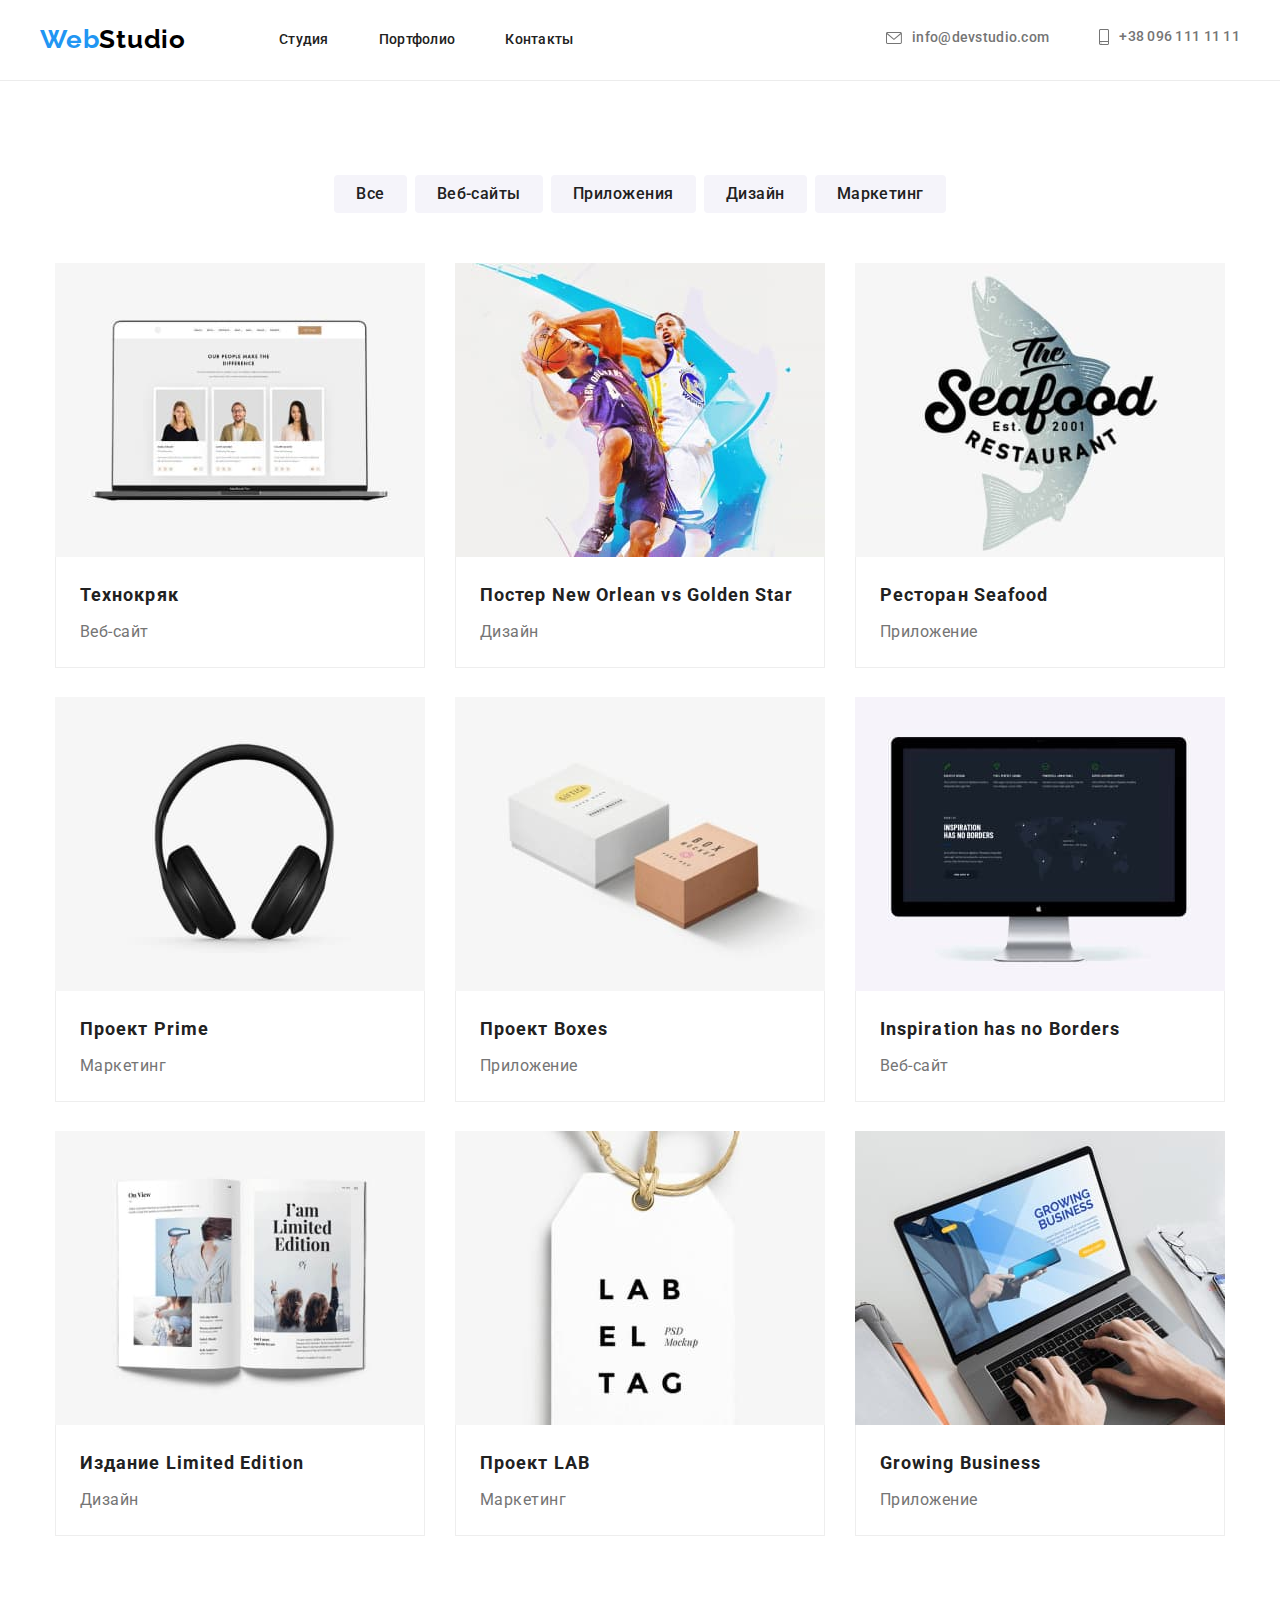
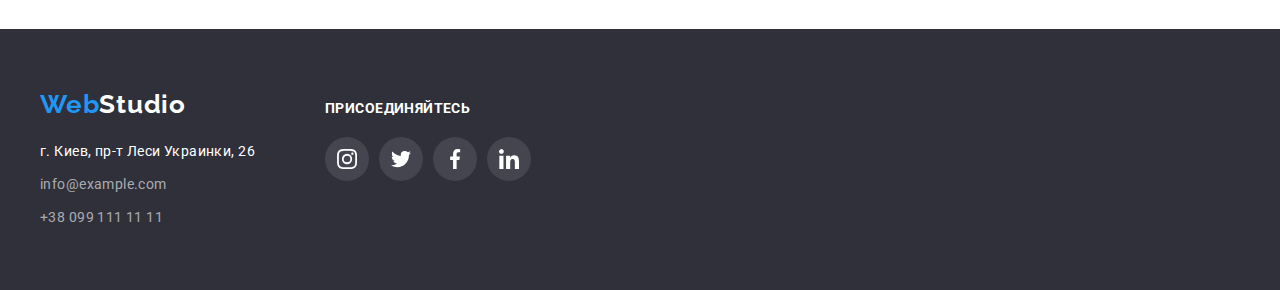
==== commit 11c142aa: "Добавляет и анимирует svg" ====
--- a/portfolio.html
+++ b/portfolio.html
@@ -30,11 +30,21 @@
                     <li><a class="header-links" href="№">Контакты</a></li>
                 </ul>
             </nav>
-
+    
             <!-- Контакты в Хедере -->
             <ul class="header-kontakts-list">
-                <li><a class="header-kontakts icon-mail" href="#">info@devstudio.com</a></li>
-                <li><a class="header-kontakts icon-phone" href="#">+38 096 111 11 11</a></li>
+                <li><a class="header-kontakts" href="#">
+                    <svg class="icon-mail" width="16" height="12">
+                        <use href="./images/icons.svg#icon-mail"></use>
+                    </svg>
+                    info@devstudio.com
+                </a></li>
+                <li><a class="header-kontakts" href="#">
+                    <svg class="icon-phone" width="10" height="16">
+                        <use href="./images/icons.svg#icon-phone"></use>
+                    </svg>
+                    +38 096 111 11 11
+                </a></li>
             </ul>
         </div>
     </header>
@@ -167,14 +177,31 @@
                     </ul>
                 </address>
             </div>
-
+    
             <section class="join">
                 <h3>присоединяйтесь</h3>
-                <ul class="social-network-icons">
-                    <li><a href="#"></a></li>
-                    <li><a href="#"></a></li>
-                    <li><a href="#"></a></li>
-                    <li><a href="#"></a></li>
+                <ul class="social-network-list">
+                    <li><a class="social-network-links" href="#">
+                            <svg class="social-network-icons" width="44" height="44">
+                                <use href="./images/icons.svg#icon-social-instagram"></use>
+                            </svg>
+                        </a></li>
+                    <li><a class="social-network-links" href="#">
+                            <svg class="social-network-icons" width="44" height="44">
+                                <use href="./images/icons.svg#icon-social-twitter"></use>
+                            </svg>
+                        </a></li>
+                    <li><a class="social-network-links" href="#">
+                            <svg class="social-network-icons" width="44" height="44">
+                                <use href="./images/icons.svg#icon-social-facebook"></use>
+                            </svg>
+                        </a></li>
+                    <li><a class="social-network-links" href="#">
+                            <svg class="social-network-icons" width="44" height="44">
+                                <use href="./images/icons.svg#icon-social-in"></use>
+                            </svg>
+                        </a>
+                    </li>
                 </ul>
             </section>
         </div>
--- a/css/styles.css
+++ b/css/styles.css
@@ -38,14 +38,15 @@
   --filter-buttons-shadow: 0px 3px 1px rgba(0, 0, 0, 0.1),
     0px 1px 2px rgba(0, 0, 0, 0.08), 0px 2px 2px rgba(0, 0, 0, 0.12);
   --header-border-color: #ececec;
-  --regular-customers-icon-border: #afb1b8;
   --portfolio-border-color: #eeeeee;
   --portfolio-items-shadow: 0px 1px 1px rgba(0, 0, 0, 0.12),
     0px 4px 4px rgba(0, 0, 0, 0.06), 1px 4px 6px rgba(0, 0, 0, 0.16);
   /* Цвета ФОНОВ и ТЕКСТА */
   --invisible-heading: rgba(0%, 0%, 0%, 0%);
+  --icons-color: #afb1b8;
   --heading-color: #212121;
   --footer-kontakts-color: rgba(100%, 100%, 100%, 60%);
+  --bg-join-icons: rgba(100%, 100%, 100%, 10%);
   --bg-color-first: #ffffff;
   --bg-color-second: #f5f4fa;
   --bg-color-third: #2f303a;
@@ -168,22 +169,20 @@
   color: var(--chromatic-color);
 }
 
-.icon-mail::before {
+.icon-mail {
   display: block;
-  content: "";
+  fill: currentColor;
   min-width: 16px;
   min-height: 12px;
   margin-right: 10px;
-  background-color: red;
-}
-
-.icon-phone::before {
+}
+
+.icon-phone {
   display: block;
-  content: "";
+  fill: currentColor;
   min-width: 10px;
   min-height: 16px;
   margin-right: 10px;
-  background-color: blue;
 }
 
 /* ФУТЕР */
@@ -256,13 +255,11 @@
 
 .join {
   display: inline;
-  background-color: red;
   margin-left: 70px;
 }
 
 .join h3 {
   color: var(--text-color-third);
-  font-family: Roboto;
   font-style: normal;
   font-weight: 700;
   font-size: 14px;
@@ -270,6 +267,47 @@
   letter-spacing: 0.03em;
   text-transform: uppercase;
   margin: 0px 0px 20px 0px;
+}
+
+/* Иконки Социальных Сетей */
+
+.social-network-list {
+  display: flex;
+  justify-content: center;
+}
+
+.social-network-list li {
+  margin-right: 10px;
+  cursor: pointer;
+}
+
+.social-network-list li:last-child {
+  margin-right: 0px;
+}
+
+.social-network-links .social-network-icons {
+  fill: var(--icons-color);
+  background-color: var(--bg-color-first);
+}
+
+.join .social-network-icons {
+  fill: var(--text-color-third);
+  background-color: var(--bg-join-icons);
+}
+
+.social-network-icons:hover,
+.social-network-icons:focus {
+  fill: var(--text-color-third);
+  background-color: var(--chromatic-color);
+}
+
+.social-network-icons {
+  fill: currentColor;
+  background-color: currentColor;
+  display: block;
+  max-width: 44px;
+  max-height: 44px;
+  border-radius: 50%;
 }
 
 /* ГЛАВНАЯ */
@@ -379,32 +417,12 @@
   letter-spacing: 0.03em;
 }
 
-.characteristics-icon::before {
-  content: "";
-  display: block;
+.characteristics-icon {
   background-color: var(--bg-color-second);
+  width: 270px;
   height: 120px;
   margin-bottom: 30px;
   padding: 25px 0px;
-  background-size: contain;
-  background-repeat: no-repeat;
-  background-position: center;
-}
-
-.characteristics-icon:nth-child(1)::before {
-  background-image: url("../images/portf-01.jpg");
-}
-
-.characteristics-icon:nth-child(2)::before {
-  background-image: url("../images/portf-02.jpg");
-}
-
-.characteristics-icon:nth-child(3)::before {
-  background-image: url("../images/portf-03.jpg");
-}
-
-.characteristics-icon:nth-child(4)::before {
-  background-image: url("../images/portf-04.jpg");
 }
 
 /* Секция "ЧЕМ МЫ ЗАНИМАЕМСЯ" */
@@ -467,102 +485,6 @@
   text-align: center;
 }
 
-/* Иконки Социальных Сетей */
-
-.social-network-icons {
-  display: flex;
-  justify-content: center;
-}
-
-.social-network-icons li {
-  display: inline-block;
-  justify-content: center;
-  min-width: 44px;
-  min-height: 44px;
-  border-radius: 50%;
-  margin-right: 10px;
-  background-position: center;
-  cursor: pointer;
-}
-
-.social-network-icons li:last-child {
-  margin-right: 0px;
-}
-
-.social-network-icons li:nth-child(1) {
-  background-image: url("../images/portf-03.jpg");
-}
-
-.social-network-icons li:nth-child(2) {
-  background-image: url("../images/portf-03.jpg");
-}
-
-.social-network-icons li:nth-child(3) {
-  background-image: url("../images/portf-03.jpg");
-}
-
-.social-network-icons li:nth-child(4) {
-  background-image: url("../images/portf-03.jpg");
-}
-
-.social-network-icons li:nth-child(1):hover,
-.social-network-icons li:nth-child(1):focus {
-  background-image: url("../images/portf-02.jpg");
-}
-
-.social-network-icons li:nth-child(2):hover,
-.social-network-icons li:nth-child(2):focus {
-  background-image: url("../images/portf-02.jpg");
-}
-
-.social-network-icons li:nth-child(3):hover,
-.social-network-icons li:nth-child(3):focus {
-  background-image: url("../images/portf-02.jpg");
-}
-
-.social-network-icons li:nth-child(4):hover,
-.social-network-icons li:nth-child(4):focus {
-  background-image: url("../images/portf-02.jpg");
-}
-
-/* Иконки соц.сетей для Футера */
-
-footer .social-network-icons li:nth-child(1) {
-  background-image: url("../images/portf-06.jpg");
-}
-
-footer .social-network-icons li:nth-child(2) {
-  background-image: url("../images/portf-06.jpg");
-}
-
-footer .social-network-icons li:nth-child(3) {
-  background-image: url("../images/portf-06.jpg");
-}
-
-footer .social-network-icons li:nth-child(4) {
-  background-image: url("../images/portf-06.jpg");
-}
-
-footer .social-network-icons li:nth-child(1):hover,
-footer .social-network-icons li:nth-child(1):focus {
-  background-image: url("../images/portf-05.jpg");
-}
-
-footer .social-network-icons li:nth-child(2):hover,
-footer .social-network-icons li:nth-child(2):focus {
-  background-image: url("../images/portf-05.jpg");
-}
-
-footer .social-network-icons li:nth-child(3):hover,
-footer .social-network-icons li:nth-child(3):focus {
-  background-image: url("../images/portf-05.jpg");
-}
-
-footer .social-network-icons li:nth-child(4):hover,
-footer .social-network-icons li:nth-child(4):focus {
-  background-image: url("../images/portf-05.jpg");
-}
-
 /* Секция "Постоянные Клиенты" */
 
 .regular-customers {
@@ -578,73 +500,30 @@
 .regular-customers li {
   display: inline-block;
   justify-content: center;
+  cursor: pointer;
+  margin-right: 30px;
+}
+
+.regular-customers li:last-child {
+  margin-right: 0px;
+}
+
+.regular-customers a {
+  color: var(--icons-color);
+}
+
+.regular-customers a:hover,
+.regular-customers a:focus {
+  color: var(--chromatic-color);
+}
+
+.regular-customers-icon {
+  fill: currentColor;
   width: 170px;
   height: 92px;
-  margin-right: 30px;
-  border: 1px solid var(--regular-customers-icon-border);
+  border: 1px solid currentColor;
   box-sizing: border-box;
   border-radius: 4px;
-  background-position: center;
-  background-color: rgb(241, 255, 238);
-  cursor: pointer;
-}
-
-.regular-customers li:last-child {
-  margin-right: 0px;
-}
-
-.regular-customers li:nth-child(1) {
-  background-image: url("../images/portf-01.jpg");
-}
-
-.regular-customers li:nth-child(2) {
-  background-image: url("../images/portf-01.jpg");
-}
-
-.regular-customers li:nth-child(3) {
-  background-image: url("../images/portf-01.jpg");
-}
-
-.regular-customers li:nth-child(4) {
-  background-image: url("../images/portf-01.jpg");
-}
-
-.regular-customers li:nth-child(5) {
-  background-image: url("../images/portf-01.jpg");
-}
-
-.regular-customers li:nth-child(6) {
-  background-image: url("../images/portf-01.jpg");
-}
-
-.regular-customers li:nth-child(1):hover,
-.regular-customers li:nth-child(1):focus {
-  background-image: url("../images/portf-02.jpg");
-}
-
-.regular-customers li:nth-child(2):hover,
-.regular-customers li:nth-child(2):focus {
-  background-image: url("../images/portf-02.jpg");
-}
-
-.regular-customers li:nth-child(3):hover,
-.regular-customers li:nth-child(3):focus {
-  background-image: url("../images/portf-02.jpg");
-}
-
-.regular-customers li:nth-child(4):hover,
-.regular-customers li:nth-child(4):focus {
-  background-image: url("../images/portf-02.jpg");
-}
-
-.regular-customers li:nth-child(5):hover,
-.regular-customers li:nth-child(5):focus {
-  background-image: url("../images/portf-02.jpg");
-}
-
-.regular-customers li:nth-child(6):hover,
-.regular-customers li:nth-child(6):focus {
-  background-image: url("../images/portf-02.jpg");
 }
 
 /* ПОРТФОЛИО */
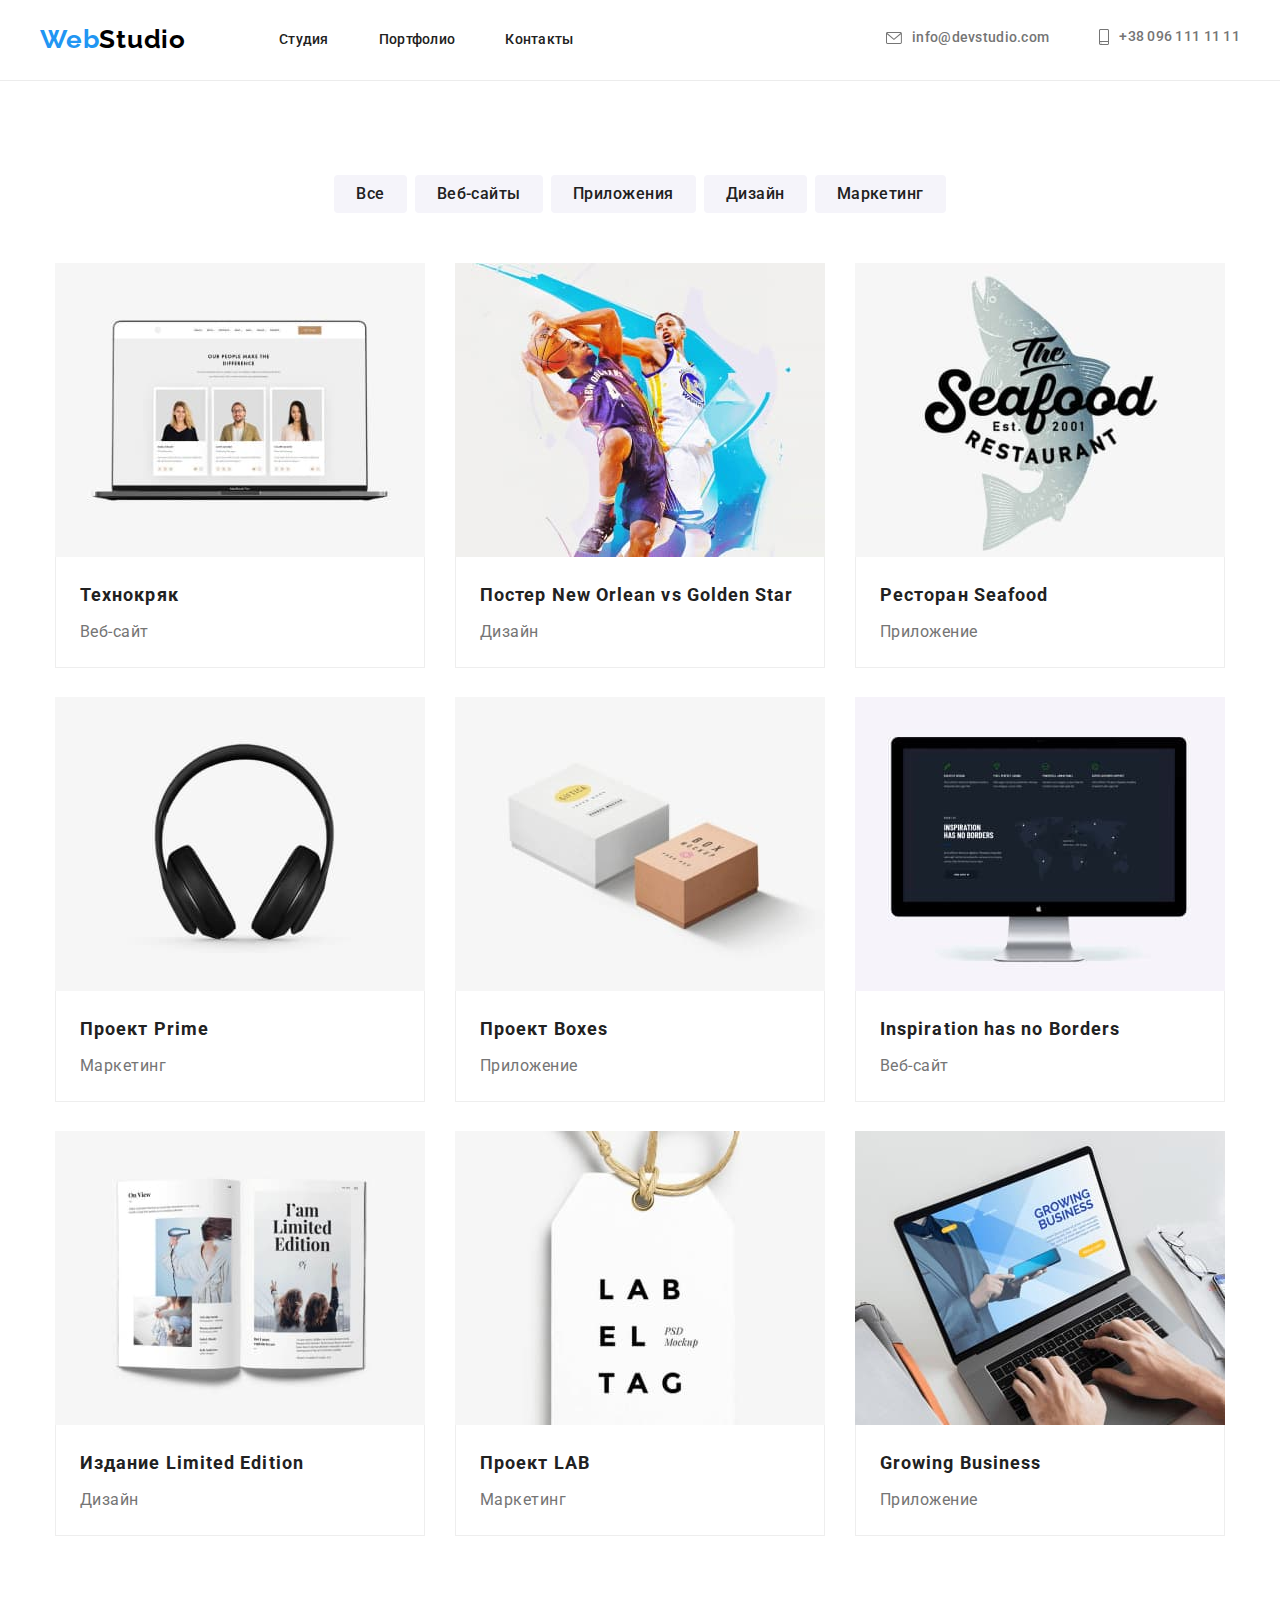
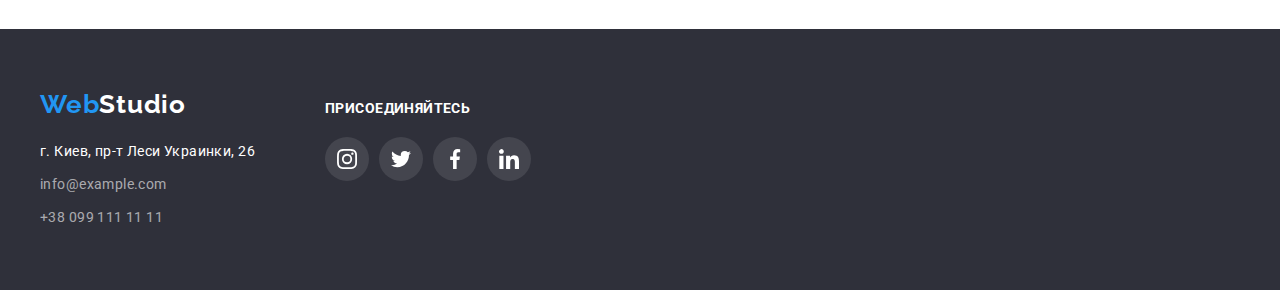
==== commit 94bcdd37: "Исправляет ошибки и неточности" ====
--- a/portfolio.html
+++ b/portfolio.html
@@ -181,22 +181,22 @@
             <section class="join">
                 <h3>присоединяйтесь</h3>
                 <ul class="social-network-list">
-                    <li><a class="social-network-links" href="#">
+                    <li><a class="join-social-network-links" href="#">
                             <svg class="social-network-icons" width="44" height="44">
                                 <use href="./images/icons.svg#icon-social-instagram"></use>
                             </svg>
                         </a></li>
-                    <li><a class="social-network-links" href="#">
+                    <li><a class="join-social-network-links" href="#">
                             <svg class="social-network-icons" width="44" height="44">
                                 <use href="./images/icons.svg#icon-social-twitter"></use>
                             </svg>
                         </a></li>
-                    <li><a class="social-network-links" href="#">
+                    <li><a class="join-social-network-links" href="#">
                             <svg class="social-network-icons" width="44" height="44">
                                 <use href="./images/icons.svg#icon-social-facebook"></use>
                             </svg>
                         </a></li>
-                    <li><a class="social-network-links" href="#">
+                    <li><a class="join-social-network-links" href="#">
                             <svg class="social-network-icons" width="44" height="44">
                                 <use href="./images/icons.svg#icon-social-in"></use>
                             </svg>
@@ -204,8 +204,8 @@
                     </li>
                 </ul>
             </section>
-        </div>
-    </footer>
+            </div>
+            </footer>
 </body>
 
 </html>--- a/css/styles.css
+++ b/css/styles.css
@@ -285,29 +285,38 @@
   margin-right: 0px;
 }
 
-.social-network-links .social-network-icons {
-  fill: var(--icons-color);
-  background-color: var(--bg-color-first);
-}
-
-.join .social-network-icons {
-  fill: var(--text-color-third);
-  background-color: var(--bg-join-icons);
-}
-
-.social-network-icons:hover,
-.social-network-icons:focus {
-  fill: var(--text-color-third);
-  background-color: var(--chromatic-color);
-}
-
 .social-network-icons {
   fill: currentColor;
-  background-color: currentColor;
-  display: block;
-  max-width: 44px;
-  max-height: 44px;
+}
+
+.social-network-links {
+  display: flex;
+  color: var(--icons-color);
+  background-color: var(--bg-color-first);
   border-radius: 50%;
+  width: 44px;
+  height: 44px;
+}
+
+.social-network-links:hover,
+.social-network-links:focus {
+  color: var(--text-color-third);
+  background-color: var(--chromatic-color);
+}
+
+.join-social-network-links {
+  display: flex;
+  color: var(--text-color-third);
+  background-color: var(--bg-join-icons);
+  border-radius: 50%;
+  width: 44px;
+  height: 44px;
+}
+
+.join-social-network-links:hover,
+.join-social-network-links:focus {
+  color: var(--text-color-third);
+  background-color: var(--chromatic-color);
 }
 
 /* ГЛАВНАЯ */
@@ -418,11 +427,13 @@
 }
 
 .characteristics-icon {
+  display: flex;
+  align-items: center;
+  justify-content: center;
   background-color: var(--bg-color-second);
   width: 270px;
   height: 120px;
   margin-bottom: 30px;
-  padding: 25px 0px;
 }
 
 /* Секция "ЧЕМ МЫ ЗАНИМАЕМСЯ" */
@@ -498,10 +509,11 @@
 }
 
 .regular-customers li {
-  display: inline-block;
+  display: flex;
   justify-content: center;
   cursor: pointer;
   margin-right: 30px;
+  border-radius: 50%;
 }
 
 .regular-customers li:last-child {
